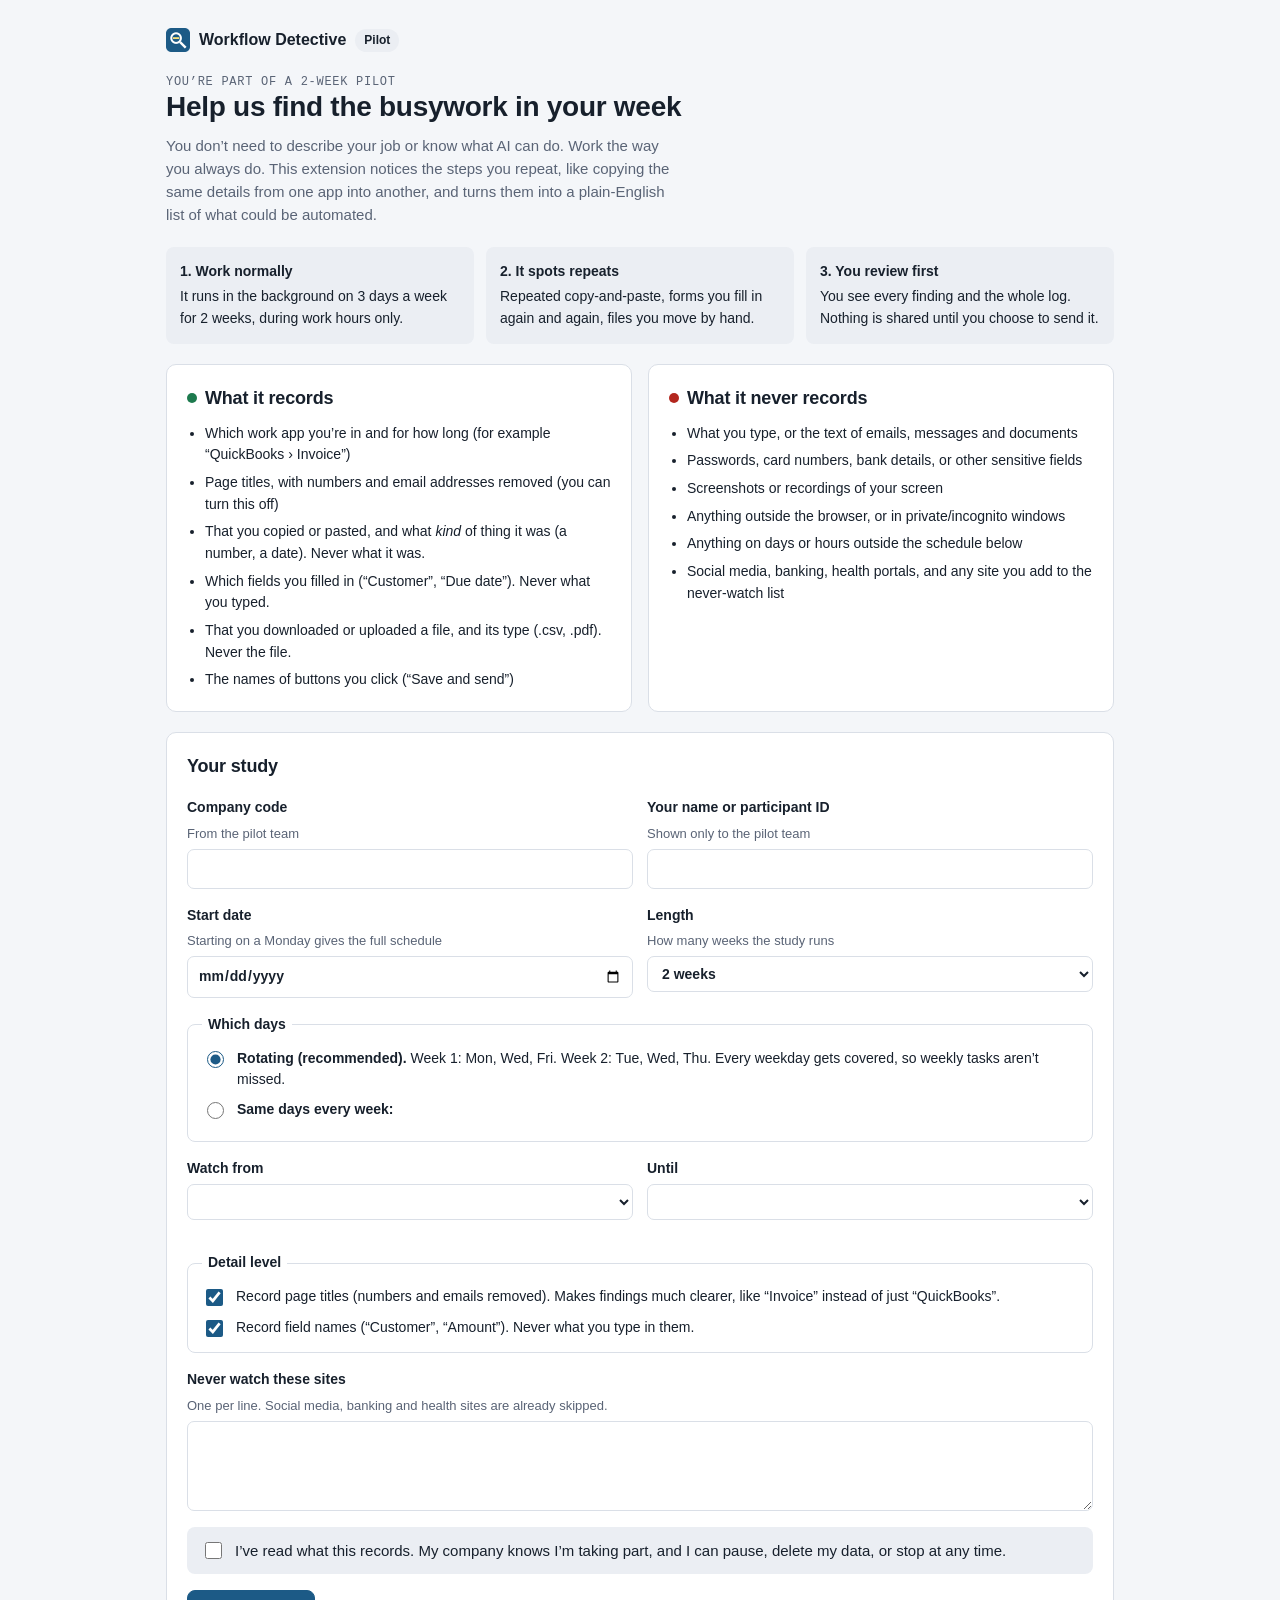
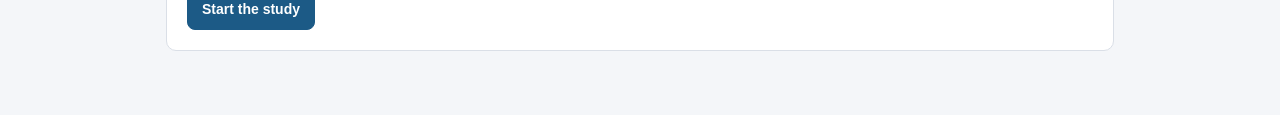
==== extension/onboarding.html @ ae1a56b6 "Fix layout: files at the top level, add the publish workflow, make the setup page work on GitHub Pag" ====
<!doctype html>
<html lang="en">
<head>
<meta charset="utf-8">
<meta name="viewport" content="width=device-width, initial-scale=1">
<title>Workflow Detective · Setup</title>
<link rel="stylesheet" href="ui.css">
<style>
  .lists{display:grid;grid-template-columns:minmax(0,1fr) minmax(0,1fr);gap:16px}
  @media (max-width:720px){.lists{grid-template-columns:minmax(0,1fr)}}
  .lists ul{margin:10px 0 0;padding-left:18px;display:flex;flex-direction:column;gap:6px;font-size:14px}
  .yes h2::before,.no h2::before{content:"";display:inline-block;width:10px;height:10px;border-radius:50%;margin-right:8px;vertical-align:1px}
  .yes h2::before{background:var(--good)} .no h2::before{background:var(--bad)}
  .how{display:grid;grid-template-columns:repeat(3,minmax(0,1fr));gap:12px;counter-reset:s}
  @media (max-width:720px){.how{grid-template-columns:minmax(0,1fr)}}
  .how div{background:var(--sunk);border-radius:8px;padding:14px;font-size:14px}
  .how b{display:block;margin-bottom:4px}
  form{display:flex;flex-direction:column;gap:16px}
  .f2{display:grid;grid-template-columns:minmax(0,1fr) minmax(0,1fr);gap:14px}
  @media (max-width:620px){.f2{grid-template-columns:minmax(0,1fr)}}
  fieldset{border:1px solid var(--line);border-radius:8px;padding:12px 14px;display:flex;flex-direction:column;gap:8px;margin:0}
  legend{font-weight:600;font-size:14px;padding:0 6px}
  .days{display:flex;gap:6px;flex-wrap:wrap}
  .days label{display:flex;gap:5px;align-items:center;border:1px solid var(--line);border-radius:6px;padding:4px 9px;font-size:13px}
  .preview{font-size:13px;color:var(--muted)}
  .preview b{color:var(--ink)}
  .saved{background:var(--good-bg);color:var(--good);border-radius:8px;padding:12px 14px;font-weight:600}
  .danger-zone{border-color:color-mix(in srgb,var(--bad) 35%,var(--line))}
  #details{display:flex;flex-direction:column;gap:16px}
  .invite{display:flex;flex-direction:column;gap:10px;padding-bottom:4px}
  .invite-row{display:flex;gap:8px;flex-wrap:wrap}
  .invite-row input{flex:1;min-width:220px;font-family:var(--mono);font-size:15px;padding:12px 12px}
  .invite-msg:empty{display:none}
  .invite-msg.bad{color:var(--bad)}
  .invite-summary{font-size:16px;background:var(--good-bg);color:var(--ink);border-radius:8px;padding:12px 14px}
  .consent{font-size:15px;background:var(--sunk);border-radius:8px;padding:12px 14px}
  kbd{font-family:var(--mono);font-size:12px;border:1px solid var(--line);border-bottom-width:2px;border-radius:4px;padding:0 5px;background:var(--surface)}
</style>
</head>
<body>
<div class="wrap">
  <div class="brand"><img src="icons/48.png" alt="">Workflow Detective <span class="chip">Pilot</span></div>

  <div>
    <p class="eyebrow">You’re part of a 2-week pilot</p>
    <h1>Help us find the busywork in your week</h1>
    <p class="muted" style="margin-top:10px;max-width:62ch" data-desktop="You don’t need to describe your job or know what AI can do. Work the way you always do. This app notices the steps you repeat, like copying the same details from an email into a spreadsheet, and turns them into a plain-English list of what could be automated.">You don’t need to describe your job or know what AI can do. Work the way you always do. This extension notices the steps you repeat, like copying the same details from one app into another, and turns them into a plain-English list of what could be automated.</p>
  </div>

  <div class="how">
    <div><b>1. Work normally</b>It runs in the background on 3 days a week for 2 weeks, during work hours only.</div>
    <div><b>2. It spots repeats</b>Repeated copy-and-paste, forms you fill in again and again, files you move by hand.</div>
    <div><b>3. You review first</b>You see every finding and the whole log. Nothing is shared until you choose to send it.</div>
  </div>

  <div class="lists" data-for="browser">
    <div class="card yes">
      <h2>What it records</h2>
      <ul>
        <li>Which work app you’re in and for how long (for example “QuickBooks › Invoice”)</li>
        <li>Page titles, with numbers and email addresses removed (you can turn this off)</li>
        <li>That you copied or pasted, and what <i>kind</i> of thing it was (a number, a date). Never what it was.</li>
        <li>Which fields you filled in (“Customer”, “Due date”). Never what you typed.</li>
        <li>That you downloaded or uploaded a file, and its type (.csv, .pdf). Never the file.</li>
        <li>The names of buttons you click (“Save and send”)</li>
      </ul>
    </div>
    <div class="card no">
      <h2>What it never records</h2>
      <ul>
        <li>What you type, or the text of emails, messages and documents</li>
        <li>Passwords, card numbers, bank details, or other sensitive fields</li>
        <li>Screenshots or recordings of your screen</li>
        <li>Anything outside the browser, or in private/incognito windows</li>
        <li>Anything on days or hours outside the schedule below</li>
        <li>Social media, banking, health portals, and any site you add to the never-watch list</li>
      </ul>
    </div>
  </div>


  <div class="lists" data-for="desktop" hidden>
    <div class="card yes">
      <h2>What it records</h2>
      <ul>
        <li>Which app you’re in and for how long (Excel, Outlook, QuickBooks Desktop, your browser…)</li>
        <li>Window titles, like a file name or email subject, with numbers and email addresses removed (you can turn this off)</li>
        <li data-mac="That you copied something, and what type of thing it was (text, cells, a file). On a Mac it never reads what you copied.">That you copied something, and what <i>kind</i> of thing it was (a number, a date, some cells). Never what it was.</li>
        <li data-mac="Which fields you filled in (“Customer”, “Due date”). Never what you typed.">Which fields you filled in (“Customer”, “Due date”), and in Excel which sheet and column headings you edited. Never what you typed.</li>
        <li data-mac="That a new file appeared in your Downloads folder, and its type (.csv, .pdf). Never the file or its name.">That a file was saved to Downloads, Desktop or Documents, and its type (.csv, .pdf). Never the file or its name.</li>
        <li data-mac-hide>The names of buttons you click (“Send”, “Save”)</li>
      </ul>
    </div>
    <div class="card no">
      <h2>What it never records</h2>
      <ul>
        <li>What you type, or the text of emails, messages, documents and spreadsheet cells</li>
        <li>Your keystrokes. It never watches the keyboard.</li>
        <li>Passwords, card numbers, bank details, or other sensitive fields</li>
        <li>Screenshots or recordings of your screen</li>
        <li>Anything on days or hours outside the schedule below</li>
        <li>Password managers, banking and health apps or sites, and anything you add to the never-watch list</li>
      </ul>
    </div>
  </div>

  <div class="card mac-perm" id="macPerm" hidden>
    <div class="row" style="justify-content:space-between">
      <h2>One step on a Mac: allow Accessibility</h2>
      <span class="pill" id="permPill">Checking…</span>
    </div>
    <p class="muted small" style="margin:8px 0 12px;max-width:68ch">macOS asks you to allow this so Workflow Detective can see window titles and which field you’re typing in. It still never sees what you type. Click the button, switch on <b>Workflow Detective</b> in the list, then come back here.</p>
    <button class="btn" type="button" id="permBtn">Open Accessibility settings</button>
  </div>

  <form class="card" id="form" novalidate>
    <div class="invite" id="inviteBox" hidden>
      <div id="inviteAsk">
        <h2>Paste your invite code</h2>
        <p class="muted small">It’s in the email from the pilot team and fills in everything for you. You can also press <kbd>Ctrl</kbd>+<kbd>V</kbd> (<kbd>⌘</kbd><kbd>V</kbd> on a Mac) anywhere on this page.</p>
        <div class="invite-row"><input type="text" id="inviteCode" placeholder="WD1.…" autocomplete="off" spellcheck="false" aria-label="Invite code"><button class="btn" type="button" id="inviteUse">Use code</button></div>
        <p class="small invite-msg" id="inviteMsg" role="status"></p>
        <p class="small muted">No code? <button type="button" class="linkbtn" id="noCode">Fill in the details yourself</button></p>
      </div>
      <div id="inviteDone" hidden>
        <h2 id="inviteHello">You’re all set up</h2>
        <p class="invite-summary" id="inviteSummary"></p>
        <label class="field" id="nameOnly" hidden>Your name<span>So the pilot team knows whose results these are</span><input type="text" id="participantQuick" maxlength="60" autocomplete="name"></label>
        <button type="button" class="linkbtn small" id="showDetails">Change details</button>
      </div>
    </div>
    <div id="details">
    <h2>Your study</h2>
    <div class="f2">
      <label class="field">Company code<span>From the pilot team</span><input type="text" id="company" required maxlength="40" autocomplete="off"></label>
      <label class="field">Your name or participant ID<span>Shown only to the pilot team</span><input type="text" id="participant" required maxlength="60" autocomplete="off"></label>
    </div>
    <div class="f2">
      <label class="field">Start date<span>Starting on a Monday gives the full schedule</span><input type="date" id="startDate" required></label>
      <label class="field">Length<span>How many weeks the study runs</span>
        <select id="weeks"><option value="1">1 week</option><option value="2" selected>2 weeks</option><option value="3">3 weeks</option><option value="4">4 weeks</option></select></label>
    </div>
    <fieldset>
      <legend>Which days</legend>
      <label class="check"><input type="radio" name="mode" value="rotate" checked><span><b>Rotating (recommended).</b> Week 1: Mon, Wed, Fri. Week 2: Tue, Wed, Thu. Every weekday gets covered, so weekly tasks aren’t missed.</span></label>
      <label class="check"><input type="radio" name="mode" value="fixed"><span><b>Same days every week:</b></span></label>
      <div class="days" id="days"></div>
    </fieldset>
    <div class="f2">
      <label class="field">Watch from<select id="hourStart"></select></label>
      <label class="field">Until<select id="hourEnd"></select></label>
    </div>
    <p class="preview" id="preview"></p>
    <fieldset>
      <legend>Detail level</legend>
      <label class="check"><input type="checkbox" id="captureTitles" checked><span data-desktop="Record window titles, like a file name or email subject (numbers and emails removed). Makes findings much clearer, like “AR Tracker.xlsx” instead of just “Excel”.">Record page titles (numbers and emails removed). Makes findings much clearer, like “Invoice” instead of just “QuickBooks”.</span></label>
      <label class="check"><input type="checkbox" id="captureFieldLabels" checked><span>Record field names (“Customer”, “Amount”). Never what you type in them.</span></label>
    </fieldset>
    <label class="field"><b data-desktop="Never watch these apps or sites">Never watch these sites</b><span data-desktop="One per line: an app name (like Spotify) or a website (like reddit.com). Password managers, banking and health are already skipped.">One per line. Social media, banking and health sites are already skipped.</span><textarea id="blocked" spellcheck="false"></textarea></label>
    </div>
    <label class="check consent"><input type="checkbox" id="consent" required><span>I’ve read what this records. My company knows I’m taking part, and I can pause, delete my data, or stop at any time.</span></label>
    <div class="row">
      <button class="btn primary" type="submit" id="save">Start the study</button>
      <span class="small muted" id="msg"></span>
    </div>
    <div class="saved" id="saved" hidden data-desktop-html="You’re set. You can close this tab. Look for the magnifying-glass icon near the clock (it shows a green dot during watch hours). Click it any time to pause." data-mac="You’re set. You can close this window. Look for the magnifying glass in the menu bar at the top of your screen (it fills in during watch hours). Click it any time to pause.">You’re set. You can close this tab. Look for the <b>ON</b> badge on the toolbar icon during watch hours.</div>
  </form>

  <div class="card danger-zone" id="stopCard" hidden>
    <h2>Stop taking part</h2>
    <p class="muted small" style="margin:6px 0 12px">Stops recording and permanently deletes everything logged on this computer. You can’t undo this.</p>
    <div class="row">
      <button class="btn danger" id="stop">Stop and delete everything</button>
      <button class="btn danger" id="stopYes" hidden>Yes, delete it all</button>
      <button class="btn" id="stopNo" hidden>Keep going</button>
      <span class="small" id="stopMsg"></span>
    </div>
  </div>
</div>
<script src="lib/invite.js"></script>
<script type="module" src="onboarding.js"></script>
</body>
</html>
---- extension/ui.css ----
/* Shared look for the extension's pages: ink blue + highlighter, system fonts (no network requests). */
:root{
  --bg:#F4F6F9; --surface:#FFFFFF; --sunk:#EBEEF3; --line:#DADFE7;
  --ink:#17202C; --muted:#5A6476;
  --brand:#1C5A86; --brand-ink:#FFFFFF; --brand-soft:#E2EDF6;
  --mark:#FFE27A; --mark-ink:#2E2400;
  --good:#1D7A4E; --good-bg:#E1F3E9; --warn:#93570A; --warn-bg:#FBEED8; --bad:#B3261E; --bad-bg:#FBE4E2;
  --sans: ui-sans-serif, -apple-system, "Segoe UI", Roboto, "Helvetica Neue", Arial, sans-serif;
  --mono: ui-monospace, "SF Mono", Menlo, Consolas, monospace;
  color-scheme: light;
}
@media (prefers-color-scheme: dark){
  :root{
    --bg:#0F141B; --surface:#161C25; --sunk:#1D2430; --line:#2A3341;
    --ink:#E6EAF0; --muted:#98A2B4;
    --brand:#6CB2E2; --brand-ink:#08131D; --brand-soft:#17293A;
    --mark:#E5C247; --mark-ink:#1C1500;
    --good:#5ED19A; --good-bg:#122C1E; --warn:#F1B45C; --warn-bg:#33240F; --bad:#FF8A80; --bad-bg:#3A1A18;
    color-scheme: dark;
  }
}
*{box-sizing:border-box}
[hidden]{display:none!important}
html,body{margin:0}
body{background:var(--bg);color:var(--ink);font:15px/1.55 var(--sans)}
h1,h2,h3{margin:0;letter-spacing:-.01em;text-wrap:balance}
h1{font-size:28px;line-height:1.15}
h2{font-size:18px}
h3{font-size:16px}
p{margin:0}
a{color:var(--brand)}
button,input,select,textarea{font:inherit;color:inherit}
button{cursor:pointer}
:focus-visible{outline:2px solid var(--brand);outline-offset:2px;border-radius:6px}
mark{background:var(--mark);color:var(--mark-ink);padding:0 .2em;border-radius:3px}
.wrap{max-width:980px;margin:0 auto;padding:28px 16px 64px;display:flex;flex-direction:column;gap:20px}
.card{background:var(--surface);border:1px solid var(--line);border-radius:10px;padding:20px;min-width:0}
.row{display:flex;gap:10px;align-items:center;flex-wrap:wrap}
.grid2{display:grid;grid-template-columns:minmax(0,1fr) minmax(0,1fr);gap:16px}
@media (max-width:720px){.grid2{grid-template-columns:minmax(0,1fr)}}
.muted{color:var(--muted)}
.small{font-size:13px}
.eyebrow{font-family:var(--mono);font-size:12px;letter-spacing:.06em;text-transform:uppercase;color:var(--muted)}
.btn{border:1px solid var(--line);background:var(--surface);border-radius:8px;padding:8px 14px;font-size:14px}
.btn:hover{background:var(--sunk)}
.btn.primary{background:var(--brand);border-color:var(--brand);color:var(--brand-ink);font-weight:600}
.btn.primary:hover{filter:brightness(1.07)}
.btn.danger{color:var(--bad);border-color:color-mix(in srgb,var(--bad) 45%,var(--line))}
.btn:disabled{opacity:.45;cursor:not-allowed}
.linkbtn{background:none;border:0;padding:0;color:var(--brand);text-decoration:underline;text-underline-offset:2px;font-size:inherit}
.pill{display:inline-flex;align-items:center;gap:7px;border-radius:999px;padding:3px 11px;font-size:13px;font-weight:600;background:var(--sunk)}
.pill::before{content:"";width:8px;height:8px;border-radius:50%;background:var(--muted)}
.pill.active{background:var(--good-bg);color:var(--good)} .pill.active::before{background:var(--good);animation:pulse 1.4s ease-in-out infinite}
.pill.paused,.pill.later,.pill.before{background:var(--warn-bg);color:var(--warn)} .pill.paused::before,.pill.later::before,.pill.before::before{background:var(--warn)}
.pill.done{background:var(--brand-soft);color:var(--brand)} .pill.done::before{background:var(--brand)}
@keyframes pulse{50%{opacity:.3}}
.chip{font-size:12px;font-weight:600;border-radius:999px;padding:2px 9px;background:var(--sunk);white-space:nowrap}
.chip.ai{background:var(--mark);color:var(--mark-ink)}
.chip.good{background:var(--good-bg);color:var(--good)}
.chip.warn{background:var(--warn-bg);color:var(--warn)}
label.field{display:flex;flex-direction:column;gap:5px;font-size:14px;font-weight:600}
label.field span{font-weight:400;color:var(--muted);font-size:13px}
input[type=text],input[type=date],select,textarea{background:var(--surface);border:1px solid var(--line);border-radius:7px;padding:8px 10px;font-size:14px;width:100%}
textarea{min-height:90px;font-family:var(--mono);font-size:13px}
.check{display:flex;gap:10px;align-items:flex-start;font-size:14px;cursor:pointer}
.check input{margin-top:3px;width:17px;height:17px;accent-color:var(--brand);flex:none}
.brand{display:flex;align-items:center;gap:9px;font-weight:700;font-size:16px}
.brand img{width:24px;height:24px}
.tnum{font-variant-numeric:tabular-nums}
@media (prefers-reduced-motion:reduce){*{animation:none!important;transition:none!important}}
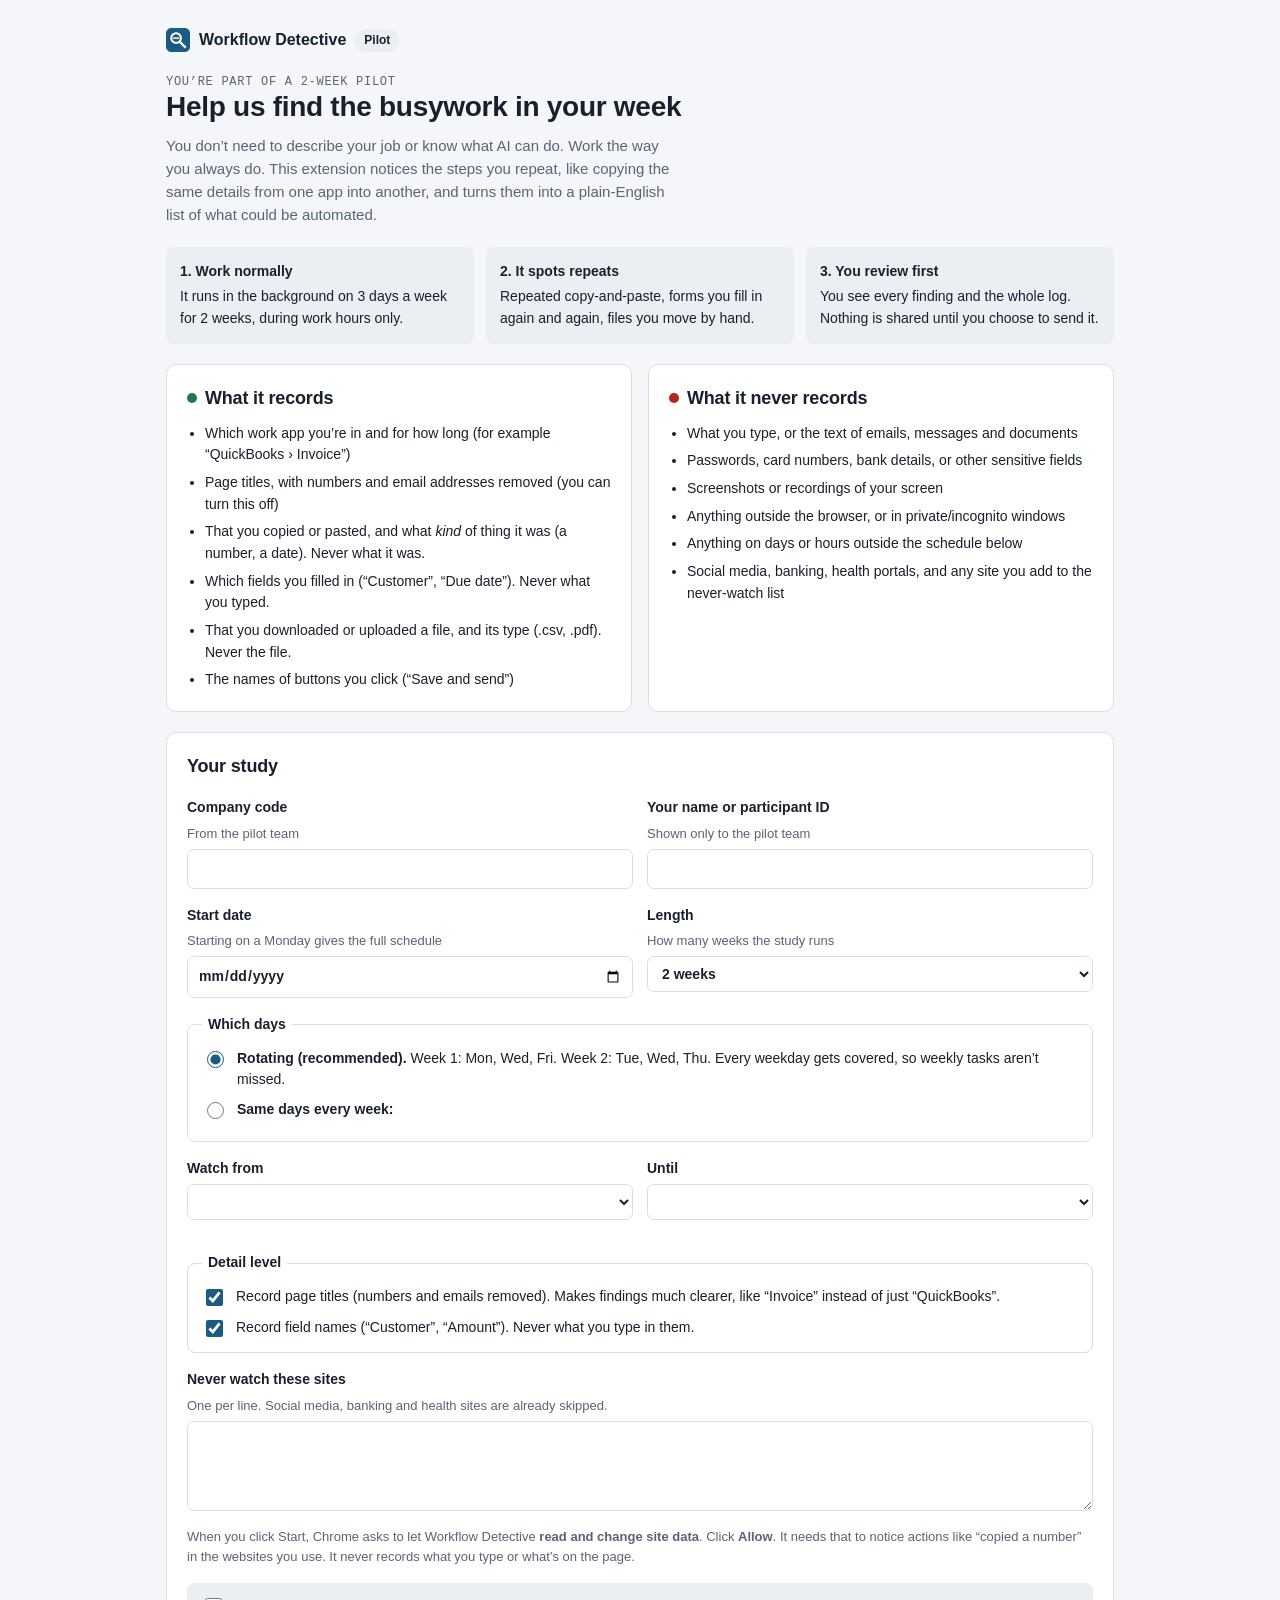
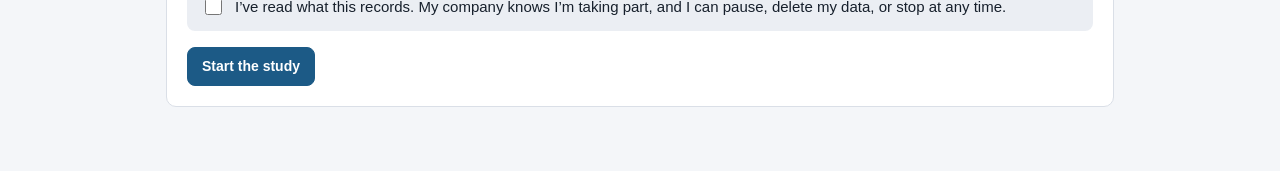
==== commit 687a5463: "Extension 0.3.0: ask for website access at Start instead of at install The Chrome Web Store flagged " ====
--- a/extension/onboarding.html
+++ b/extension/onboarding.html
@@ -158,6 +158,7 @@
     </fieldset>
     <label class="field"><b data-desktop="Never watch these apps or sites">Never watch these sites</b><span data-desktop="One per line: an app name (like Spotify) or a website (like reddit.com). Password managers, banking and health are already skipped.">One per line. Social media, banking and health sites are already skipped.</span><textarea id="blocked" spellcheck="false"></textarea></label>
     </div>
+    <p class="small muted" id="accessNote" data-for="browser">When you click Start, Chrome asks to let Workflow Detective <b>read and change site data</b>. Click <b>Allow</b>. It needs that to notice actions like “copied a number” in the websites you use. It never records what you type or what’s on the page.</p>
     <label class="check consent"><input type="checkbox" id="consent" required><span>I’ve read what this records. My company knows I’m taking part, and I can pause, delete my data, or stop at any time.</span></label>
     <div class="row">
       <button class="btn primary" type="submit" id="save">Start the study</button>
